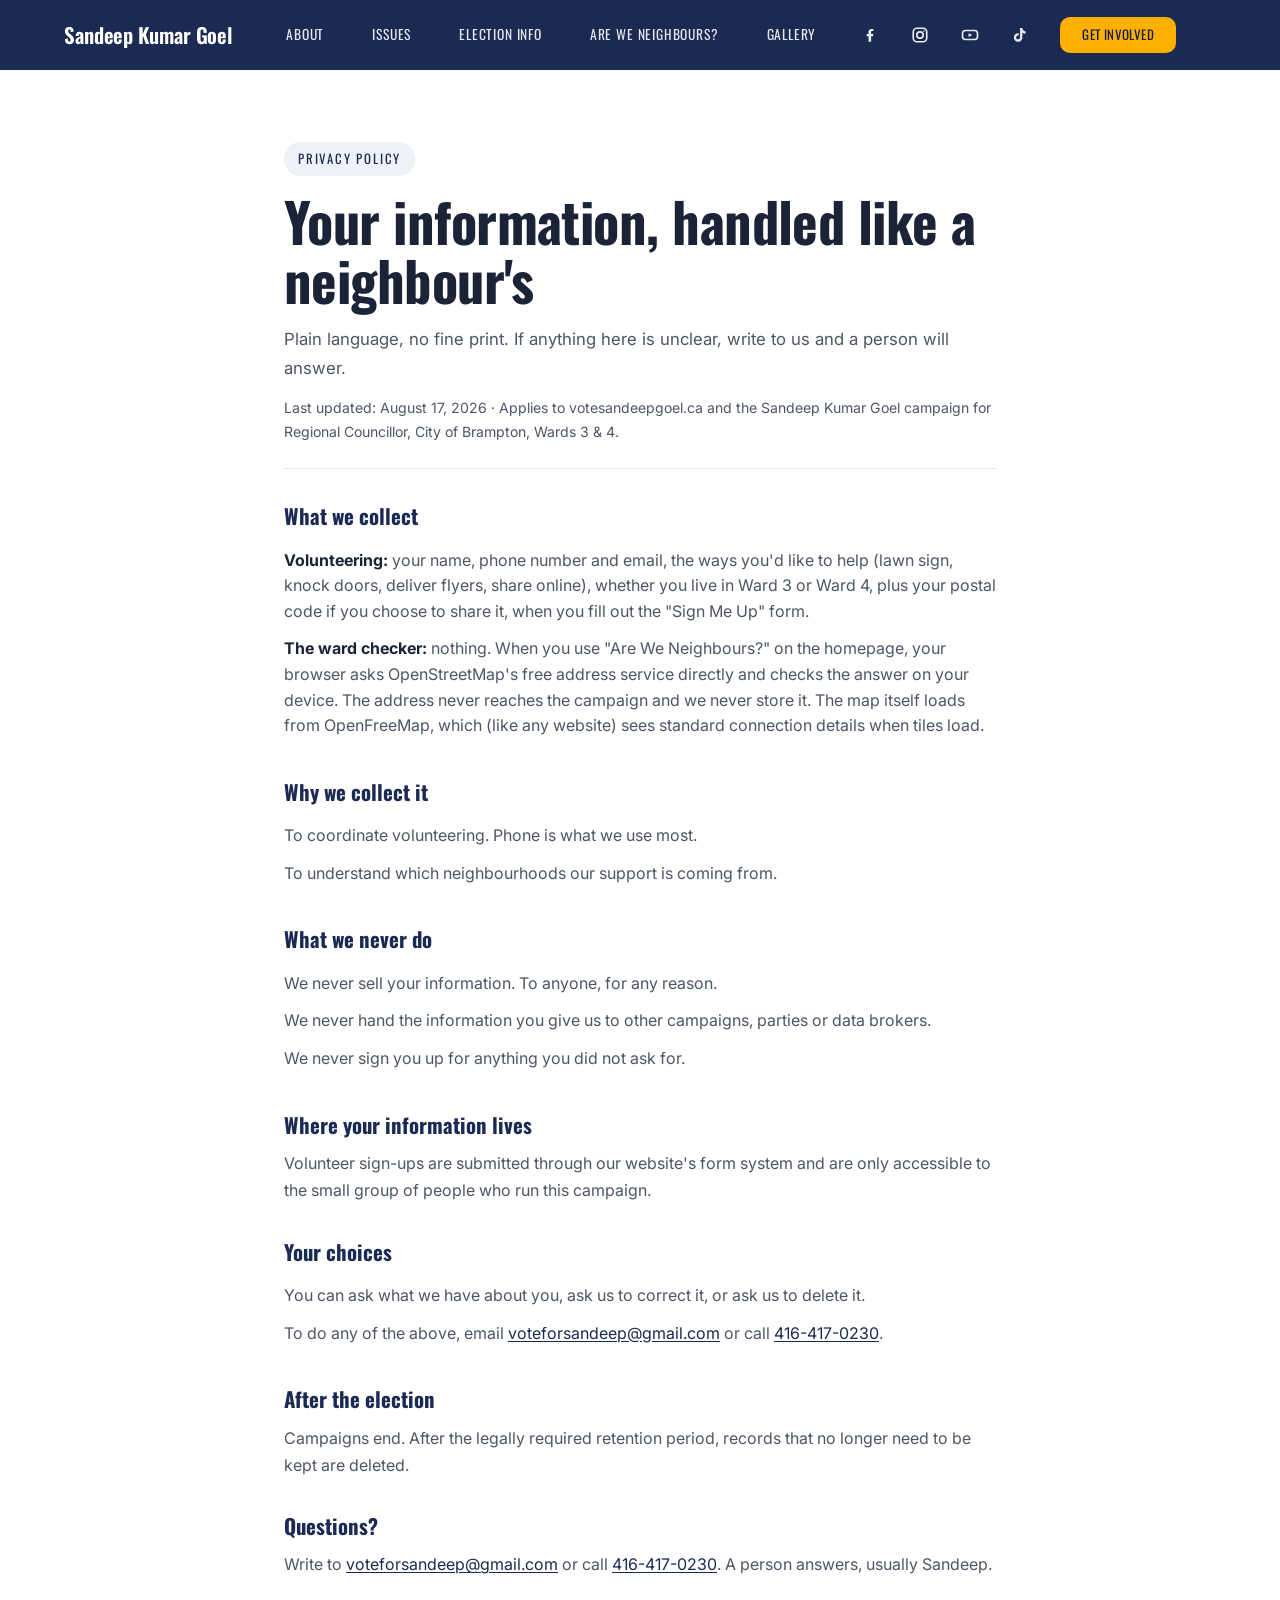
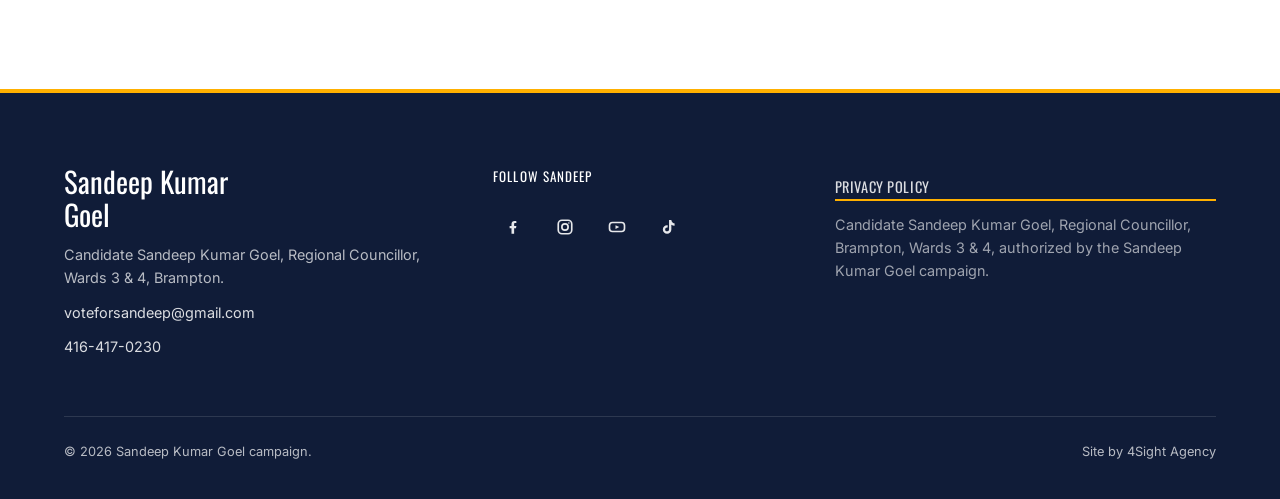
==== privacy/index.html @ e95f102e "feat: add privacy policy page, fix footer link and campaign name/agency credit Adds /privacy/ with a" ====
<!DOCTYPE html>
<html lang="en">
<head>
<meta http-equiv="Content-Type" content="text/html; charset=UTF-8">
<meta name="viewport" content="width=device-width, initial-scale=1.0, maximum-scale=1.0, user-scalable=no">
<title>Privacy Policy — Sandeep Kumar Goel, Candidate for Regional Councillor, Wards 3 & 4</title>
<meta name="description" content="How the Sandeep Kumar Goel campaign for Regional Councillor, City of Brampton, Wards 3 & 4, collects, uses and protects your information. Plain language, no fine print.">
<meta property="og:title" content="Privacy Policy — Sandeep Kumar Goel, Candidate for Regional Councillor, Wards 3 & 4">
<meta property="og:description" content="How the Sandeep Kumar Goel campaign for Regional Councillor, City of Brampton, Wards 3 & 4, collects, uses and protects your information. Plain language, no fine print.">
<meta property="og:type" content="website">
<meta property="og:url" content="https://votesandeepgoel.ca/privacy/">
<meta name="twitter:card" content="summary_large_image">
<meta name="twitter:title" content="Privacy Policy — Sandeep Kumar Goel, Candidate for Regional Councillor, Wards 3 & 4">
<meta name="twitter:description" content="How the Sandeep Kumar Goel campaign for Regional Councillor, City of Brampton, Wards 3 & 4, collects, uses and protects your information. Plain language, no fine print.">
<link rel="canonical" href="https://votesandeepgoel.ca/privacy/">
<link rel="icon" href="https://votesandeepgoel.ca/images/icons/favicon.svg" type="image/svg+xml">
<link rel="preconnect" href="https://fonts.googleapis.com/">
<link rel="preconnect" href="https://fonts.gstatic.com/" crossorigin="">
<link href="https://fonts.googleapis.com/css2?family=Inter:wght@400;500;600;700&family=Oswald:wght@500;600;700&display=swap" rel="stylesheet">
<link rel="stylesheet" href="/css/style.css">
</head>
<body>

<!-- ===================== NAV ===================== -->
<header class="site-nav" id="site-nav">
  <div class="container">
    <a href="/#top" class="nav-wordmark">Sandeep Kumar Goel</a>
    <nav class="nav-links" aria-label="Primary">
      <a href="/#about">About</a>
      <a href="/#issues">Issues</a>
      <a href="/#election-info">Election Info</a>
      <a href="/#ward-map-section">Are We Neighbours?</a>
      <a href="/#gallery">Gallery</a>
      <div class="header-social" aria-label="Social media">
        <span class="social-icon is-live"><a href="https://www.facebook.com/GOELTRAVEL" target="_blank" rel="noopener noreferrer" aria-label="Facebook"><svg viewBox="0 0 24 24" width="16" height="16" fill="currentColor" stroke="none"><path d="M13.5 21v-7.5H16l.5-3H13.5V8.2c0-.9.3-1.5 1.6-1.5H16.5V4.2C16.2 4.2 15.2 4 14 4c-2.4 0-4 1.5-4 4.1V10.5H7.5v3H10V21h3.5z"></path></svg></a></span>
        <span class="social-icon is-live"><a href="https://www.instagram.com/sandeepgoelbrampton/" target="_blank" rel="noopener noreferrer" aria-label="Instagram"><svg viewBox="0 0 24 24" width="16" height="16" fill="none" stroke="currentColor" stroke-width="2.2"><rect x="3" y="3" width="18" height="18" rx="5"></rect><circle cx="12" cy="12" r="4.2"></circle><circle cx="17.2" cy="6.8" r="1" fill="currentColor" stroke="none"></circle></svg></a></span>
        <span class="social-icon is-live"><a href="https://youtube.com/shorts/nqTzQxbA7LM" target="_blank" rel="noopener noreferrer" aria-label="YouTube"><svg viewBox="0 0 24 24" width="16" height="16" fill="none" stroke="currentColor" stroke-width="2.2"><rect x="2" y="6" width="20" height="12" rx="4"></rect><path d="M10 9.5l5 2.5-5 2.5v-5z" fill="currentColor" stroke="none"></path></svg></a></span>
        <span class="social-icon is-live"><a href="https://www.tiktok.com/@sandeepbramp1" target="_blank" rel="noopener noreferrer" aria-label="TikTok"><svg viewBox="0 0 24 24" width="16" height="16" fill="currentColor" stroke="none"><path d="M16.6 5.82c-.9-.78-1.46-1.92-1.46-3.2h-3.09v12.68a2.59 2.59 0 0 1-2.59 2.5c-1.42 0-2.6-1.16-2.6-2.6 0-1.72 1.66-3.01 3.37-2.48V9.66c-3.45-.46-6.47 2.22-6.47 5.64 0 3.33 2.76 5.7 5.69 5.7 3.14 0 5.69-2.55 5.69-5.7V9.01a7.35 7.35 0 0 0 4.3 1.38V7.3s-1.88.09-3.24-1.48z"></path></svg></a></span>
      </div>
      <a href="/#involved" class="btn btn-primary nav-cta">Get Involved</a>
    </nav>
    <div class="nav-actions">
      <a href="/#involved" class="btn btn-primary nav-cta nav-cta-mobile">Get Involved</a>
      <button class="nav-toggle" id="nav-toggle" aria-label="Open menu" aria-expanded="false" aria-controls="mobile-menu">
        <svg viewBox="0 0 24 24" width="24" height="24" fill="none" stroke="currentColor" stroke-width="2" stroke-linecap="round"><path id="nav-toggle-icon" d="M4 7h16M4 12h16M4 17h16"></path></svg>
      </button>
    </div>
  </div>
</header>

<div class="mobile-menu" id="mobile-menu">
  <a href="/#about">About</a>
  <a href="/#issues">Issues</a>
  <a href="/#election-info">Election Info</a>
  <a href="/#ward-map-section">Are We Neighbours?</a>
  <a href="/#gallery">Gallery</a>
  <a href="/#involved" class="btn btn-primary nav-cta">Get Involved</a>
  <div class="header-social" aria-label="Social media">
    <span class="social-icon is-live"><a href="https://www.facebook.com/GOELTRAVEL" target="_blank" rel="noopener noreferrer" aria-label="Facebook"><svg viewBox="0 0 24 24" width="16" height="16" fill="currentColor" stroke="none"><path d="M13.5 21v-7.5H16l.5-3H13.5V8.2c0-.9.3-1.5 1.6-1.5H16.5V4.2C16.2 4.2 15.2 4 14 4c-2.4 0-4 1.5-4 4.1V10.5H7.5v3H10V21h3.5z"></path></svg></a></span>
    <span class="social-icon is-live"><a href="https://www.instagram.com/sandeepgoelbrampton/" target="_blank" rel="noopener noreferrer" aria-label="Instagram"><svg viewBox="0 0 24 24" width="16" height="16" fill="none" stroke="currentColor" stroke-width="2.2"><rect x="3" y="3" width="18" height="18" rx="5"></rect><circle cx="12" cy="12" r="4.2"></circle><circle cx="17.2" cy="6.8" r="1" fill="currentColor" stroke="none"></circle></svg></a></span>
    <span class="social-icon is-live"><a href="https://youtube.com/shorts/nqTzQxbA7LM" target="_blank" rel="noopener noreferrer" aria-label="YouTube"><svg viewBox="0 0 24 24" width="16" height="16" fill="none" stroke="currentColor" stroke-width="2.2"><rect x="2" y="6" width="20" height="12" rx="4"></rect><path d="M10 9.5l5 2.5-5 2.5v-5z" fill="currentColor" stroke="none"></path></svg></a></span>
    <span class="social-icon is-live"><a href="https://www.tiktok.com/@sandeepbramp1" target="_blank" rel="noopener noreferrer" aria-label="TikTok"><svg viewBox="0 0 24 24" width="16" height="16" fill="currentColor" stroke="none"><path d="M16.6 5.82c-.9-.78-1.46-1.92-1.46-3.2h-3.09v12.68a2.59 2.59 0 0 1-2.59 2.5c-1.42 0-2.6-1.16-2.6-2.6 0-1.72 1.66-3.01 3.37-2.48V9.66c-3.45-.46-6.47 2.22-6.47 5.64 0 3.33 2.76 5.7 5.69 5.7 3.14 0 5.69-2.55 5.69-5.7V9.01a7.35 7.35 0 0 0 4.3 1.38V7.3s-1.88.09-3.24-1.48z"></path></svg></a></span>
  </div>
</div>

<!-- ===================== PRIVACY CONTENT ===================== -->
<main id="top">
  <section class="legal-page">
    <div class="container legal-content">
      <span class="eyebrow">Privacy Policy</span>
      <h1>Your information, handled like a neighbour's</h1>
      <p class="legal-intro">Plain language, no fine print. If anything here is unclear, write to us and a person will answer.</p>

      <p class="legal-meta">Last updated: August 17, 2026 · Applies to votesandeepgoel.ca and the Sandeep Kumar Goel campaign for Regional Councillor, City of Brampton, Wards 3 &amp; 4.</p>

      <h2>What we collect</h2>
      <ul>
        <li><strong>Volunteering:</strong> your name, phone number and email, the ways you'd like to help (lawn sign, knock doors, deliver flyers, share online), whether you live in Ward 3 or Ward 4, plus your postal code if you choose to share it, when you fill out the "Sign Me Up" form.</li>
        <li><strong>The ward checker:</strong> nothing. When you use "Are We Neighbours?" on the homepage, your browser asks OpenStreetMap's free address service directly and checks the answer on your device. The address never reaches the campaign and we never store it. The map itself loads from OpenFreeMap, which (like any website) sees standard connection details when tiles load.</li>
      </ul>

      <h2>Why we collect it</h2>
      <ul>
        <li>To coordinate volunteering. Phone is what we use most.</li>
        <li>To understand which neighbourhoods our support is coming from.</li>
      </ul>

      <h2>What we never do</h2>
      <ul>
        <li>We never sell your information. To anyone, for any reason.</li>
        <li>We never hand the information you give us to other campaigns, parties or data brokers.</li>
        <li>We never sign you up for anything you did not ask for.</li>
      </ul>

      <h2>Where your information lives</h2>
      <p>Volunteer sign-ups are submitted through our website's form system and are only accessible to the small group of people who run this campaign.</p>

      <h2>Your choices</h2>
      <ul>
        <li>You can ask what we have about you, ask us to correct it, or ask us to delete it.</li>
        <li>To do any of the above, email <a href="mailto:voteforsandeep@gmail.com">voteforsandeep@gmail.com</a> or call <a href="tel:4164170230">416-417-0230</a>.</li>
      </ul>

      <h2>After the election</h2>
      <p>Campaigns end. After the legally required retention period, records that no longer need to be kept are deleted.</p>

      <h2>Questions?</h2>
      <p>Write to <a href="mailto:voteforsandeep@gmail.com">voteforsandeep@gmail.com</a> or call <a href="tel:4164170230">416-417-0230</a>. A person answers, usually Sandeep.</p>
    </div>
  </section>
</main>

<!-- ===================== FOOTER ===================== -->
<footer class="site-footer">
  <div class="footer-accent-bar"></div>
  <div class="container">
    <div class="footer-grid">
      <div class="footer-col">
        <div class="footer-wordmark">Sandeep Kumar<br>Goel</div>
        <p>Candidate Sandeep Kumar Goel, Regional Councillor, Wards 3 &amp; 4, Brampton.</p>
        <a href="mailto:voteforsandeep@gmail.com">voteforsandeep@gmail.com</a>
        <a href="tel:4164170230">416-417-0230</a>
      </div>

      <div class="footer-col footer-col-center">
        <span class="footer-col-label">Follow Sandeep</span>
        <div class="footer-social-row">
          <span class="social-icon is-live"><a href="https://www.facebook.com/GOELTRAVEL" target="_blank" rel="noopener noreferrer" aria-label="Facebook"><svg viewBox="0 0 24 24" width="18" height="18" fill="currentColor" stroke="none"><path d="M13.5 21v-7.5H16l.5-3H13.5V8.2c0-.9.3-1.5 1.6-1.5H16.5V4.2C16.2 4.2 15.2 4 14 4c-2.4 0-4 1.5-4 4.1V10.5H7.5v3H10V21h3.5z"></path></svg></a></span>
          <span class="social-icon is-live"><a href="https://www.instagram.com/sandeepgoelbrampton/" target="_blank" rel="noopener noreferrer" aria-label="Instagram"><svg viewBox="0 0 24 24" width="18" height="18" fill="none" stroke="currentColor" stroke-width="2.2"><rect x="3" y="3" width="18" height="18" rx="5"></rect><circle cx="12" cy="12" r="4.2"></circle><circle cx="17.2" cy="6.8" r="1" fill="currentColor" stroke="none"></circle></svg></a></span>
          <span class="social-icon is-live"><a href="https://youtube.com/shorts/nqTzQxbA7LM" target="_blank" rel="noopener noreferrer" aria-label="YouTube"><svg viewBox="0 0 24 24" width="18" height="18" fill="none" stroke="currentColor" stroke-width="2.2"><rect x="2" y="6" width="20" height="12" rx="4"></rect><path d="M10 9.5l5 2.5-5 2.5v-5z" fill="currentColor" stroke="none"></path></svg></a></span>
          <span class="social-icon is-live"><a href="https://www.tiktok.com/@sandeepbramp1" target="_blank" rel="noopener noreferrer" aria-label="TikTok"><svg viewBox="0 0 24 24" width="18" height="18" fill="currentColor" stroke="none"><path d="M16.6 5.82c-.9-.78-1.46-1.92-1.46-3.2h-3.09v12.68a2.59 2.59 0 0 1-2.59 2.5c-1.42 0-2.6-1.16-2.6-2.6 0-1.72 1.66-3.01 3.37-2.48V9.66c-3.45-.46-6.47 2.22-6.47 5.64 0 3.33 2.76 5.7 5.69 5.7 3.14 0 5.69-2.55 5.69-5.7V9.01a7.35 7.35 0 0 0 4.3 1.38V7.3s-1.88.09-3.24-1.48z"></path></svg></a></span>
        </div>
      </div>

      <div class="footer-col footer-col-legal">
        <a href="/privacy/" class="footer-privacy">Privacy Policy</a>
        <p>Candidate Sandeep Kumar Goel, Regional Councillor, Brampton, Wards 3 &amp; 4, authorized by the Sandeep Kumar Goel campaign.</p>
      </div>
    </div>

    <div class="footer-divider"></div>

    <div class="footer-bottom-row">
      <span>&copy; 2026 Sandeep Kumar Goel campaign.</span>
      <span>Site by <a href="https://4sight.agency/" target="_blank" rel="noopener noreferrer">4Sight Agency</a></span>
    </div>
  </div>
</footer>

<script src="/js/main.js"></script>
</body>
</html>
---- css/style.css ----
/* ============================================================
   Sandeep Goel for Regional Councillor — Wards 3 & 4
   Brand tokens sourced from the campaign literature (navy/red/gold)
   ============================================================ */

:root {
  --navy: #1b2a52;
  --navy-deep: #101c38;
  --navy-tint: #eef1f8;
  --gold: #FFB000;
  --gold-deep: #CC8C00;
  --ward4-fill: #d9a8c4;
  --ward3-fill: #b7c3e3;
  --white: #ffffff;
  --ink: #1b2337;
  --ink-soft: #4d5567;
  --line: #e2e5ee;
  --surface: #f7f8fc;

  --font-display: "Oswald", "Arial Narrow", sans-serif;
  --font-body: "Inter", "Segoe UI", sans-serif;

  --shadow-sm: 0 1px 2px rgba(16, 28, 56, 0.08), 0 1px 1px rgba(16, 28, 56, 0.04);
  --shadow-md: 0 8px 24px rgba(16, 28, 56, 0.12), 0 2px 6px rgba(16, 28, 56, 0.08);
  --shadow-gold: 0 8px 20px rgba(212, 164, 18, 0.35);

  --radius-sm: 8px;
  --radius-md: 14px;
  --radius-lg: 24px;

  --space-1: 12px;
  --space-2: 24px;
  --space-3: 36px;
  --space-4: 48px;
  --space-5: 72px;
  --space-6: 96px;
  --space-7: 120px;

  --container: 1200px;
  --nav-h: 70px;
}

/* ---------- Reset ---------- */
*, *::before, *::after { box-sizing: border-box; }
html { scroll-behavior: smooth; scroll-padding-top: calc(var(--nav-h) + 16px); overflow-x: hidden; width: 100%; touch-action: manipulation; }
body {
  margin: 0;
  font-family: var(--font-body);
  color: var(--ink);
  background: var(--white);
  line-height: 1.7;
  -webkit-font-smoothing: antialiased;
}
img { max-width: 100%; display: block; }
a { color: inherit; text-decoration: none; }
ul { margin: 0; padding: 0; list-style: none; }
button { font: inherit; cursor: pointer; }
h1, h2, h3, h4 {
  font-family: var(--font-display);
  text-transform: uppercase;
  letter-spacing: -0.01em;
  line-height: 1.08;
  margin: 0;
}
p { margin: 0; }
.container { max-width: var(--container); margin: 0 auto; padding: 0 var(--space-2); }
section { position: relative; }

@media (prefers-reduced-motion: no-preference) {
  .reveal { opacity: 0; transform: translateY(24px); transition: opacity 0.6s ease, transform 0.6s ease; }
  .reveal.is-visible { opacity: 1; transform: translateY(0); }
}

/* ---------- Buttons ---------- */
.btn {
  display: inline-flex;
  align-items: center;
  gap: 8px;
  padding: 11px 24px;
  border-radius: 10px;
  font-family: var(--font-display);
  font-size: 0.88rem;
  line-height: 1.2;
  letter-spacing: 0.03em;
  text-transform: uppercase;
  border: 2px solid transparent;
  box-shadow: none;
  white-space: nowrap;
  transition: transform 0.2s ease, background-color 0.2s ease, box-shadow 0.2s ease;
}
.btn:hover { transform: translateY(-3px); box-shadow: var(--shadow-md); }
.btn:active { transform: translateY(0); }
.btn:focus-visible { outline: 3px solid var(--gold); outline-offset: 2px; }
.btn-primary { background: var(--gold); color: var(--navy-deep); }
.btn-primary:hover { background: var(--gold-deep); box-shadow: var(--shadow-gold); }
.btn-outline { background: transparent; color: var(--white); border-color: rgba(255,255,255,0.7); }
.btn-outline:hover { background: rgba(255,255,255,0.12); border-color: var(--white); box-shadow: none; }
.btn-navy { background: var(--navy); color: var(--white); }
.btn-navy:hover { background: var(--navy-deep); }
.btn-gold { background: var(--gold); color: var(--navy-deep); }
.btn-gold:hover { background: var(--gold-deep); box-shadow: var(--shadow-gold); }
.btn-block { width: 100%; justify-content: center; }

/* ---------- Eyebrow / section headers ---------- */
.eyebrow {
  display: inline-block;
  font-family: var(--font-display);
  font-size: 0.8rem;
  letter-spacing: 0.14em;
  text-transform: uppercase;
  padding: 6px 14px;
  border-radius: 999px;
  background: var(--navy-tint);
  color: var(--navy);
}
.section-head { max-width: 760px; margin: 0 auto 56px; text-align: center; }
.section-head .eyebrow { margin-bottom: 14px; }
.section-head h2 { font-size: clamp(2.2rem, 5.5vw, 4.2rem); }
.section-head p { margin-top: 14px; color: var(--ink-soft); font-size: 1.05rem; }
.bar-navy { background: var(--navy); color: var(--white); }
.bar-navy .section-head p { color: rgba(255,255,255,0.78); }

.text-navy { color: var(--navy); }
.text-gold { color: var(--gold); }

/* ---------- Nav ---------- */
.site-nav {
  position: fixed;
  top: 0; left: 0; right: 0;
  height: var(--nav-h);
  z-index: 100;
  background: var(--navy);
  transition: box-shadow 0.3s ease;
}
.site-nav.is-scrolled {
  box-shadow: 0 2px 16px rgba(0,0,0,0.2);
}
.site-nav .container { height: 100%; display: flex; align-items: center; justify-content: space-between; }

.nav-wordmark {
  font-family: var(--font-display);
  font-size: clamp(0.92rem, 1.7vw, 1.3rem);
  font-weight: 600;
  letter-spacing: -0.005em;
  color: var(--white);
  text-transform: none;
  white-space: nowrap;
}

.header-social { display: flex; align-items: center; gap: 10px; flex-shrink: 0; }

/* Shared social icon component — ring-pop hover, used in header, mobile menu, and footer */
.social-icon {
  position: relative;
  display: flex; align-items: center; justify-content: center;
  width: 40px; height: 40px; border-radius: 50%;
  background: transparent;
  color: rgba(255,255,255,0.9);
  overflow: visible;
  transition: background-color 0.25s ease, color 0.25s ease;
}
.social-icon a { display: flex; align-items: center; justify-content: center; width: 100%; height: 100%; color: inherit; flex-shrink: 0; }
.social-icon svg, .social-icon img {
  width: 18px; height: 18px;
  display: block;
  flex-shrink: 0;
}
.social-icon::before {
  content: "";
  position: absolute; inset: -6px;
  border-radius: 50%;
  border: 1px solid rgba(255,255,255,0.35);
  opacity: 0;
  transform: scale(0.85);
  transition: opacity 0.25s ease, transform 0.25s ease;
  pointer-events: none;
}
.social-icon:hover, .social-icon:focus-visible { background-color: var(--navy); color: var(--white); }
.social-icon:hover::before, .social-icon:focus-visible::before { opacity: 1; transform: scale(1); }

.nav-links { display: flex; align-items: center; gap: 20px; }
.nav-links a:not(.nav-cta) {
  font-family: var(--font-display);
  font-size: 0.85rem;
  letter-spacing: 0.06em;
  text-transform: uppercase;
  color: rgba(255,255,255,0.88);
  padding: 8px 14px;
  border-radius: 10px;
  white-space: nowrap;
  transition: background-color 0.25s ease, color 0.25s ease;
}
.nav-links a:not(.nav-cta):hover, .nav-links a:not(.nav-cta):focus-visible { background-color: var(--white); color: var(--navy); }
/* Fixed header bar is height-constrained (--nav-h), so its CTA runs smaller than the hero's;
   scoped to .site-nav so the mobile-menu's Get Involved (same .nav-cta class) keeps the base .btn size */
.site-nav .nav-cta.btn { padding: 8px 20px; font-size: 13px; }
.nav-toggle {
  display: none;
  flex-shrink: 0;
  background: none; border: none; color: var(--white);
  width: 44px; height: 44px; min-width: 44px;
  border-radius: 8px;
  align-items: center; justify-content: center;
}
.nav-wordmark { flex-shrink: 0; }
.nav-toggle:focus-visible { outline: 2px solid var(--gold); }
.nav-actions { display: flex; align-items: center; gap: 10px; flex-shrink: 0; }
.nav-cta-mobile { display: none; }
@media (max-width: 720px) {
  .nav-cta-mobile { display: inline-flex; }
}
@media (max-width: 400px) {
  .site-nav .container { padding: 0 12px; }
  .nav-actions { gap: 6px; }
  .site-nav .nav-cta-mobile.btn { padding: 6px 10px; font-size: 10px; letter-spacing: 0.01em; }
  .nav-toggle { width: 40px; height: 40px; min-width: 40px; }
}

/* ---------- Hero ---------- */
.hero {
  position: relative;
  min-height: 100vh;
  min-height: 100dvh;
  display: flex;
  align-items: center;
  overflow: hidden;
  background: var(--navy-deep);
  isolation: isolate;
}
.hero-media {
  position: absolute; inset: 0; z-index: 0;
  background:
    radial-gradient(circle at 18% 20%, rgba(242,194,48,0.28), transparent 45%),
    radial-gradient(circle at 82% 78%, rgba(242,194,48,0.14), transparent 50%),
    linear-gradient(160deg, #1b2a52 0%, #101c38 60%, #0b1428 100%);
}
.hero-media::after {
  content: "";
  position: absolute; inset: 0;
  background: linear-gradient(0deg, rgba(10,16,32,0.75) 0%, rgba(10,16,32,0.15) 45%, rgba(10,16,32,0.55) 100%);
}
.hero-media video {
  position: absolute; inset: 0; width: 100%; height: 100%;
  object-fit: cover;
}
.hero-content {
  position: relative; z-index: 1;
  padding-top: calc(var(--nav-h) + 40px);
  padding-bottom: 80px;
  color: var(--white);
  max-width: 760px;
  min-width: 0;
  width: 100%;
}
.hero-eyebrow {
  display: inline-flex; align-items: center; gap: 8px;
  font-family: var(--font-display);
  font-size: 0.82rem;
  letter-spacing: 0.14em;
  text-transform: uppercase;
  color: var(--white);
  background: rgba(255,255,255,0.1);
  border: 1px solid rgba(255,255,255,0.25);
  padding: 8px 16px;
  border-radius: 999px;
  margin-bottom: 24px;
}
.hero h1 {
  font-size: clamp(2.1rem, 9vw, 4.5rem);
  color: var(--white);
  overflow-wrap: break-word;
}
.hero h1 .accent-gold { color: var(--gold); }
.hero-subhead {
  margin-top: 16px;
  font-family: var(--font-display);
  font-size: clamp(0.95rem, 2vw, 1.2rem);
  letter-spacing: 0.06em;
  text-transform: uppercase;
  color: var(--gold);
}
.hero-secondary-tagline {
  margin-top: 14px;
  font-size: 1.05rem;
  color: rgba(255,255,255,0.82);
  font-style: italic;
}
.hero-secondary-tagline strong { color: var(--white); font-style: normal; }
.hero-cta { display: flex; flex-wrap: wrap; gap: 12px; margin-top: 28px; }
.hero-cta .btn {
  padding: 15px 32px;
  font-size: 1rem;
}
.hero-scroll-cue {
  position: absolute; bottom: 28px; left: 50%; transform: translateX(-50%);
  z-index: 1; color: rgba(255,255,255,0.7);
  display: flex; flex-direction: column; align-items: center; gap: 6px;
  font-size: 0.72rem; letter-spacing: 0.12em; text-transform: uppercase;
  animation: bob 2.2s ease-in-out infinite;
}
@keyframes bob { 0%,100% { transform: translate(-50%, 0); } 50% { transform: translate(-50%, 8px); } }

/* ---------- Countdown ---------- */
.countdown-band {
  background: var(--gold);
  background-image: linear-gradient(120deg, var(--gold) 0%, var(--gold-deep) 100%);
  color: var(--navy-deep);
  padding: 22px 0;
}
.countdown-band .container {
  display: flex; align-items: center; justify-content: center;
  flex-wrap: wrap; gap: 20px 32px;
}
.countdown-label {
  font-family: var(--font-display);
  text-transform: uppercase;
  letter-spacing: 0.08em;
  font-size: 0.95rem;
}
.countdown-timer { display: flex; gap: 18px; }
.countdown-timer .unit { text-align: center; min-width: 56px; }
.countdown-timer .num {
  font-family: var(--font-display);
  font-size: 1.7rem;
  font-variant-numeric: tabular-nums;
}
.countdown-timer .unit-label {
  font-size: 0.65rem;
  letter-spacing: 0.1em;
  text-transform: uppercase;
  opacity: 0.85;
}

/* ---------- Bio ---------- */
.bio-section { padding: var(--space-6) 0; }
.bio-grid {
  display: grid;
  grid-template-columns: 1fr 1.35fr;
  gap: var(--space-5);
  align-items: start;
}
.bio-text .eyebrow { margin-bottom: 16px; }
.bio-text h2 { font-size: clamp(2.2rem, 5.5vw, 4.2rem); margin-bottom: 22px; }
.bio-text p { color: var(--ink-soft); margin-bottom: 16px; font-size: 1.05rem; }
.bio-text p:last-child { margin-bottom: 0; }
.bio-text .btn { margin-top: var(--space-2); white-space: normal; text-align: center; }

.bio-more { margin: 4px 0 var(--space-2); }
.bio-more-track {
  display: grid;
  grid-template-rows: 0fr;
  transition: grid-template-rows 0.3s ease;
}
.bio-more[open] .bio-more-track { grid-template-rows: 1fr; }
.bio-more-inner { overflow: hidden; min-height: 0; }
.bio-more-inner p:first-child { margin-top: 0; }

.bio-toggle {
  display: inline-flex;
  align-items: center;
  gap: 8px;
  cursor: pointer;
  list-style: none;
  font-family: var(--font-display);
  font-size: 0.85rem;
  letter-spacing: 0.06em;
  text-transform: uppercase;
  font-weight: 600;
  color: var(--gold-deep);
  padding: 4px 0;
  transition: gap 0.2s ease;
}
.bio-toggle::-webkit-details-marker { display: none; }
.bio-toggle:hover { gap: 12px; }
.bio-toggle-open { display: none; }
.bio-more[open] .bio-toggle-closed { display: none; }
.bio-more[open] .bio-toggle-open { display: inline; }
.bio-toggle-arrow { transition: transform 0.25s ease; flex-shrink: 0; }
.bio-more[open] .bio-toggle-arrow { transform: rotate(180deg); }

.bio-tagline { font-family: var(--font-display); font-weight: 600; letter-spacing: 0.02em; margin-top: 8px !important; }

/* ---------- Short-frame (vertical video embed) ---------- */
.short-frame { width: 100%; max-width: 560px; margin: 0 auto; }
@media (min-width: 981px) {
  /* Lines the card's top edge up with the headline instead of the eyebrow pill,
     now that .bio-grid is align-items: start. Only applies in the two-column
     layout — once .bio-grid stacks to one column at <=980px, the card sits
     below the text and this offset has nothing to align with, so it would
     just read as a stray gap. */
  .short-frame { margin: 44px auto 0; }
}

.short-visual { position: relative; }
.short-shadow {
  position: absolute;
  inset: 16px -16px -16px 16px;
  background: var(--gold);
  border-radius: var(--radius-lg);
  z-index: 0;
}
.short-mat {
  position: relative;
  z-index: 1;
  background: var(--navy);
  border-radius: var(--radius-lg);
  padding: 16px;
  box-shadow: var(--shadow-md), 0 30px 60px rgba(16, 28, 56, 0.25);
}
.short-embed {
  aspect-ratio: 9 / 16;
  border-radius: var(--radius-md);
  overflow: hidden;
  background: var(--navy-deep);
}
.short-embed .placeholder-media { background: var(--navy-deep); }
.short-embed iframe { width: 100%; height: 100%; border: 0; display: block; }
@media (max-width: 980px) {
  .short-shadow { inset: 10px -10px -10px 10px; }
  .short-mat { padding: 10px; }
}

/* ---------- Placeholder media ---------- */
.placeholder-media {
  display: flex; align-items: center; justify-content: center;
  width: 100%; height: 100%;
  background: repeating-linear-gradient(135deg, rgba(255,255,255,0.06) 0 12px, rgba(255,255,255,0.0) 12px 24px), linear-gradient(160deg, var(--navy) 0%, var(--navy-deep) 100%);
  color: rgba(255,255,255,0.55);
  flex-direction: column; gap: 10px;
  text-align: center; padding: 20px;
}
.placeholder-media__play {
  display: flex; align-items: center; justify-content: center;
  width: 70px; height: 70px;
  border-radius: 50%;
  background: rgba(255,255,255,0.08);
  border: 1px solid rgba(255,255,255,0.25);
  color: rgba(255,255,255,0.7);
}
.placeholder-media span { font-size: 0.9rem; letter-spacing: 0.06em; text-transform: uppercase; }

/* ---------- Commitment strip ---------- */
.commitment-section { padding: var(--space-5) 0; background: var(--navy); color: var(--white); }
.commitment-grid {
  display: grid;
  grid-template-columns: repeat(5, 1fr);
  gap: var(--space-3);
}
.commitment-item { text-align: center; }
.commitment-icon {
  width: 62px; height: 62px;
  border-radius: 50%;
  background: rgba(255,255,255,0.08);
  border: 1px solid rgba(255,255,255,0.18);
  display: flex; align-items: center; justify-content: center;
  margin: 0 auto 16px;
  color: var(--gold);
}
.commitment-icon svg { width: 26px; height: 26px; }
.commitment-item p { font-size: 0.95rem; color: rgba(255,255,255,0.85); }

/* ---------- Priorities (lead + support) ---------- */
.issues-section { padding: var(--space-6) 0; background: var(--surface); }

.issue-icon {
  width: 48px; height: 48px; border-radius: 12px;
  display: flex; align-items: center; justify-content: center;
  margin-bottom: 18px; flex-shrink: 0;
}
.issue-icon.tone-gold { background: var(--navy); color: var(--gold); }
.issue-icon.tone-navy { background: rgba(27,42,82,0.08); color: var(--navy); }
.issue-icon svg { width: 24px; height: 24px; }

.priority-num {
  display: block;
  font-family: var(--font-display);
  font-size: 0.85rem;
  letter-spacing: 0.1em;
  color: var(--navy);
  margin-bottom: 14px;
}

.priorities-row {
  display: grid;
  grid-template-columns: 1.3fr 1fr;
  gap: var(--space-3);
  margin-bottom: var(--space-2);
  align-items: stretch;
}

.priority-featured {
  position: relative;
  background: var(--gold);
  border-radius: var(--radius-lg);
  padding: 40px 36px;
  overflow: hidden;
  box-shadow: var(--shadow-sm);
  align-self: stretch;
  height: 100%;
}
.priority-featured-watermark {
  position: absolute;
  top: -0.25em;
  right: -0.1em;
  font-family: var(--font-display);
  font-size: 16rem;
  font-weight: 700;
  line-height: 1;
  color: rgba(16, 28, 56, 0.12);
  pointer-events: none;
  user-select: none;
}
.priority-featured-content {
  position: relative;
  z-index: 1;
  display: flex;
  flex-direction: column;
  height: 100%;
}
.priority-featured-label {
  display: block;
  font-family: var(--font-display);
  font-size: 0.8rem;
  letter-spacing: 0.1em;
  text-transform: uppercase;
  color: var(--navy);
  margin-bottom: 16px;
}
.priority-featured-content .issue-icon { margin-bottom: 16px; }
.priority-featured-content h3 { font-size: 1.6rem; text-transform: none; letter-spacing: 0; color: var(--navy-deep); margin-bottom: 12px; line-height: 1.2; }
.priority-featured-content p { color: var(--navy); font-size: 1rem; max-width: 40ch; margin-bottom: 0; }
.priority-featured-link {
  display: inline-flex; align-items: center; gap: 8px;
  font-family: var(--font-display); font-size: 0.85rem; letter-spacing: 0.06em; text-transform: uppercase;
  color: var(--navy-deep); font-weight: 600;
  margin-top: auto;
  padding-top: 24px;
  align-self: flex-start;
  transition: gap 0.2s ease;
}
.priority-featured-link:hover { gap: 12px; }

.priorities-compact {
  display: flex;
  flex-direction: column;
}
.priority-compact-item {
  display: flex;
  align-items: flex-start;
  gap: 20px;
  padding: 24px 0;
  border-top: 2px solid var(--navy);
}
.priority-compact-item:first-child { border-top: none; padding-top: 0; }
.priority-compact-num {
  flex-shrink: 0;
  width: 56px;
  font-family: var(--font-display);
  font-size: 2.8rem;
  font-weight: 700;
  color: var(--gold-deep);
  line-height: 1;
}
.priority-compact-body h4 { font-size: 1.1rem; text-transform: none; letter-spacing: 0; color: var(--navy-deep); margin-bottom: 8px; }
.priority-compact-body p { color: var(--ink-soft); font-size: 0.95rem; margin: 0; }

.priorities-support {
  max-width: 900px;
  margin: 0 auto;
  display: flex;
  flex-direction: column;
  gap: 4px;
}
.support-item {
  display: flex;
  align-items: flex-start;
  gap: 20px;
  padding: 24px 8px;
  border-top: 1px solid var(--line);
}
.support-item:first-child { border-top: none; padding-top: 0; }
.support-item .priority-num { color: var(--navy); margin-bottom: 0; padding-top: 4px; }
.support-item .issue-icon { margin-bottom: 0; }
.support-item h4 { font-size: 1.02rem; text-transform: none; letter-spacing: 0; margin-bottom: 6px; color: var(--navy); }
.support-item p { color: var(--ink-soft); font-size: 0.93rem; }

.priorities-cta-banner {
  display: flex;
  align-items: center;
  justify-content: space-between;
  gap: var(--space-2);
  background: var(--navy);
  border-radius: var(--radius-lg);
  padding: 36px 40px;
  margin-top: 48px;
}
.priorities-cta-banner h3 { color: var(--white); font-size: 1.4rem; text-transform: none; letter-spacing: 0; margin-bottom: 6px; }
.priorities-cta-banner p { color: rgba(255,255,255,0.75); font-size: 0.95rem; margin: 0; }
.priorities-cta-arrow {
  flex-shrink: 0;
  width: 52px; height: 52px;
  border-radius: 50%;
  display: flex; align-items: center; justify-content: center;
  background: transparent;
  border: 1px solid rgba(255,255,255,0.4);
  color: var(--white);
  transition: background-color 0.25s ease, color 0.25s ease, transform 0.25s ease;
}
.priorities-cta-arrow:hover { background: var(--gold); border-color: var(--gold); color: var(--navy-deep); transform: translateX(4px); }

@media (max-width: 560px) {
  .priorities-cta-banner { flex-direction: column; align-items: flex-start; text-align: left; }
}

/* ---------- Election info ---------- */
.election-section { padding: 0; }
.election-band { background: var(--navy-deep); color: var(--white); padding: var(--space-5) 0; }
.election-grid {
  display: grid;
  grid-template-columns: repeat(3, 1fr);
  gap: var(--space-3);
  margin-top: var(--space-4);
}
.election-card {
  background: rgba(255,255,255,0.05);
  border: 1px solid rgba(255,255,255,0.12);
  border-radius: var(--radius-md);
  padding: 26px;
}
.election-card-head { display: flex; align-items: center; gap: 12px; margin-bottom: 16px; }
.election-card-head .ico {
  width: 40px; height: 40px; border-radius: 10px;
  background: rgba(242,194,48,0.15); color: var(--gold);
  display: flex; align-items: center; justify-content: center; flex-shrink: 0;
}
.election-card-head .ico svg { width: 20px; height: 20px; }
.election-card-head h3 { font-size: 1rem; letter-spacing: 0.04em; color: var(--white); }
.election-card ul li { color: rgba(255,255,255,0.82); font-size: 0.92rem; padding: 5px 0; border-top: 1px dashed rgba(255,255,255,0.14); }
.election-card ul li:first-child { border-top: none; padding-top: 0; }
.election-card ul li strong { color: var(--gold); display: block; font-family: var(--font-display); letter-spacing: 0.02em; font-size: 0.95rem; }
.election-card-note {
  margin-top: 14px;
  padding-top: 14px;
  border-top: 1px dashed rgba(255,255,255,0.14);
  font-size: 0.82rem;
  line-height: 1.5;
  color: rgba(255,255,255,0.6);
}
.election-card-note a { color: var(--gold); text-decoration: underline; text-underline-offset: 2px; }
.election-card-note a:hover { color: var(--white); }

/* ---------- Ward map section ---------- */
.map-section { padding: var(--space-6) 0; }
.map-layout {
  display: grid;
  grid-template-columns: 1fr 360px;
  gap: var(--space-4);
  align-items: start;
}
.map-card {
  position: relative;
  border-radius: var(--radius-lg);
  overflow: hidden;
  box-shadow: var(--shadow-md);
  border: 1px solid var(--line);
}
#ward-map { width: 100%; height: 560px; background: var(--navy-tint); }

.map-badge {
  position: absolute; top: 16px; left: 16px; z-index: 2;
  pointer-events: none;
  display: flex; flex-direction: column;
  background: rgba(16, 28, 56, 0.82);
  border: 1px solid rgba(255,255,255,0.12);
  border-left: 3px solid var(--gold);
  color: var(--white);
  font-family: var(--font-display);
  line-height: 1.15;
  padding: 8px 14px;
  border-radius: var(--radius-sm);
  backdrop-filter: blur(4px);
  box-shadow: var(--shadow-sm);
}
.map-badge-line { letter-spacing: 0.02em; }
.map-badge-first { font-size: 0.68rem; letter-spacing: 0.08em; text-transform: uppercase; color: var(--gold); }
.map-badge-last { font-size: 1.05rem; text-transform: uppercase; }
.map-boundary-badge {
  position: absolute; bottom: 16px; left: 16px; z-index: 2;
  pointer-events: none;
  background: var(--gold);
  color: var(--navy-deep);
  font-family: var(--font-display);
  font-size: 0.72rem;
  letter-spacing: 0.06em;
  text-transform: uppercase;
  padding: 7px 14px;
  border-radius: 999px;
  box-shadow: var(--shadow-sm);
}
.map-reset-btn {
  width: 29px; height: 29px;
  font-size: 1rem;
  line-height: 1;
  color: var(--navy);
  background: var(--white);
  border: none;
  cursor: pointer;
}
.map-reset-btn:hover { color: var(--gold-deep); }
.map-pin-pill {
  display: flex; align-items: center; gap: 6px;
  background: var(--navy);
  color: var(--white);
  font-family: var(--font-display);
  font-size: 0.74rem;
  letter-spacing: 0.02em;
  white-space: nowrap;
  padding: 6px 12px 6px 8px;
  border-radius: 999px;
  box-shadow: var(--shadow-sm);
  cursor: pointer;
}
.map-pin-dot {
  width: 8px; height: 8px; border-radius: 50%;
  background: var(--gold); flex-shrink: 0;
}

.map-checker {
  background: transparent;
  padding: 0;
  display: flex; flex-direction: column; gap: var(--space-2);
}
.map-checker h3 { font-size: 1.25rem; color: var(--navy); }
.map-checker-intro { color: var(--ink-soft); font-size: 0.92rem; margin-top: -8px; }
.lookup-card {
  background: var(--white);
  border: 1px solid var(--line);
  border-radius: var(--radius-md);
  padding: var(--space-2);
}
.lookup-form { display: flex; flex-direction: column; gap: 10px; }
.lookup-form label { font-size: 0.82rem; font-weight: 600; color: var(--ink); }
.lookup-row { display: flex; gap: 8px; }
.lookup-row input {
  flex: 1; padding: 12px 14px; border-radius: 10px;
  border: none; background: var(--surface); font-family: var(--font-body); font-size: 16px;
}
.lookup-row input:focus-visible { outline: none; border-color: var(--navy); box-shadow: 0 0 0 3px rgba(27,42,82,0.12); }
.lookup-row button { flex-shrink: 0; padding: 12px 18px; }
.lookup-result {
  border-radius: var(--radius-sm);
  padding: 14px 16px;
  font-size: 0.9rem;
  display: none;
}
.lookup-result.show { display: block; margin-top: 14px; }
.lookup-result.status-in { background: rgba(242,194,48,0.14); border: 1px solid rgba(212,164,18,0.4); color: var(--navy); }
.lookup-result.status-out { background: var(--navy-tint); border: 1px solid var(--line); color: var(--ink-soft); }
.lookup-result.status-error { background: #fff4e5; border: 1px solid #f0c37f; color: #8a5a00; }
.lookup-result-text { margin: 0; }
.lookup-result-cta {
  display: inline-flex;
  margin-top: 12px;
  padding: 9px 18px;
  font-size: 0.82rem;
}
.lookup-privacy { font-size: 0.78rem; color: var(--ink-soft); line-height: 1.5; }
.map-legend { display: flex; flex-direction: column; gap: 8px; font-size: 0.85rem; color: var(--ink-soft); }
.map-legend .row { display: flex; align-items: center; gap: 8px; }
.legend-swatch { width: 14px; height: 14px; border-radius: 3px; flex-shrink: 0; }
.map-attribution { font-size: 0.72rem; color: var(--ink-soft); padding-top: 6px; border-top: 1px solid var(--line); }

/* ---------- Gallery marquee ---------- */
.gallery-band {
  position: relative;
  padding: var(--space-4) 0;
  background: var(--navy);
  color: var(--white);
  overflow: hidden;
  --who-h: 16rem;
}
@media (min-width: 768px) {
  .gallery-band { --who-h: 18rem; }
}
.gallery-band::before {
  content: "";
  position: absolute;
  inset: 0;
  z-index: 0;
  background-image: linear-gradient(rgba(27, 42, 82, 0.85), rgba(27, 42, 82, 0.85)), url("../images/gallery-band-bg.jpg");
  background-size: cover;
  background-position: center;
}
.gallery-band-head {
  position: relative;
  z-index: 1;
  display: flex;
  flex-wrap: wrap;
  align-items: flex-end;
  justify-content: space-between;
  gap: 8px 16px;
  margin-bottom: 32px;
}
.gallery-band-head h2 { margin: 0; color: var(--white); }
.gallery-band-head .eyebrow { background: none; color: var(--gold); padding: 0; margin: 0; }

.marquee-stack {
  position: relative;
  z-index: 1;
  display: flex;
  flex-direction: column;
}

.marquee {
  position: relative;
  overflow: hidden;
  -webkit-mask-image: linear-gradient(90deg, transparent, #000 4% 96%, transparent);
  mask-image: linear-gradient(90deg, transparent, #000 4% 96%, transparent);
  border-radius: var(--radius-sm);
}
.marquee--row1 { z-index: 1; }
.marquee--row2 { z-index: 2; margin-top: calc(var(--who-h) * -0.35); }
.marquee:focus-visible { outline: 2px solid var(--gold); outline-offset: 4px; }
.marquee-track {
  width: max-content;
  padding: 28px 0;
  display: flex;
  align-items: flex-start;
  animation-name: gallery-marquee;
  animation-timing-function: linear;
  animation-iteration-count: infinite;
  will-change: transform;
}
.marquee-track--row1 { animation-duration: 100s; }
.marquee-track--row2 { animation-duration: 70s; animation-direction: reverse; }
.marquee:hover .marquee-track,
.marquee:focus-within .marquee-track {
  animation-play-state: paused;
}
.marquee-track.is-offscreen { animation-play-state: paused; }

.marquee-card {
  background: var(--white);
  border-radius: 3px;
  flex: none;
  margin-right: 28px;
  padding: 12px;
  position: relative;
  box-shadow: var(--shadow-gold);
  transform: rotate(var(--card-rotate, 0deg));
  transition: transform 0.35s cubic-bezier(0.2, 0.7, 0.2, 1);
}
.marquee-card:hover { z-index: 3; transform: rotate(0) translateY(-6px) scale(1.02); }

.who-photo { height: var(--who-h); margin: 0; border-radius: 2px; position: relative; overflow: hidden; }
.who-photo--wide { aspect-ratio: 3 / 2; }
.who-photo--tall { aspect-ratio: 4 / 5; }
.who-photo-media { position: absolute; inset: 0; width: 100%; height: 100%; object-fit: cover; object-position: center top; }

@keyframes gallery-marquee {
  0% { transform: translate(0); }
  to { transform: translate(-50%); }
}

@media (max-width: 560px) {
  .gallery-band-head { flex-direction: column; align-items: flex-start; gap: 6px; }
}
@media (prefers-reduced-motion: reduce) {
  .marquee { overflow-x: auto; }
  .marquee--row2 { margin-top: 0; }
  .marquee-track { animation: none; }
  .marquee-card { transition: none; transform: none; }
  .marquee-card[aria-hidden="true"] { display: none; }
}

/* ---------- Follow along (reserved) ---------- */
.follow-section { padding: var(--space-6) 0; background: var(--navy-tint); }
.follow-placeholder {
  height: 220px;
  border-radius: var(--radius-lg);
  border: 2px dashed var(--line);
  background: var(--white);
}

/* ---------- Get involved / contact ---------- */
.involve-section { padding: var(--space-6) 0; background: var(--white); border-top: 1px solid var(--line); }
.task-cards {
  display: grid;
  grid-template-columns: repeat(4, 1fr);
  gap: 28px;
  margin-bottom: 56px;
}
.task-card {
  background: var(--white);
  border: 2px solid var(--line);
  border-radius: var(--radius-md);
  padding: 26px 20px;
  text-align: center;
  transition: border-color 0.2s ease, transform 0.2s ease, box-shadow 0.2s ease;
}
.task-card:hover { transform: translateY(-3px); box-shadow: var(--shadow-sm); }
.task-card.is-selected { border-color: var(--gold); background: rgba(242,194,48,0.08); box-shadow: var(--shadow-gold); }
.task-card:focus-visible { outline: 3px solid var(--navy); outline-offset: 3px; }
.task-icon {
  width: 54px; height: 54px; border-radius: 50%;
  background: var(--navy-tint); color: var(--navy);
  display: flex; align-items: center; justify-content: center;
  margin: 0 auto 14px;
}
.task-card.is-selected .task-icon { background: var(--gold); color: var(--navy-deep); }
.task-icon svg { width: 24px; height: 24px; }
.task-card h4 { font-size: 0.98rem; text-transform: none; letter-spacing: 0; margin-bottom: 6px; color: var(--navy); }
.task-card p { font-size: 0.85rem; color: var(--ink-soft); }
.task-check {
  display: inline-flex; align-items: center; gap: 4px;
  font-size: 0.72rem; letter-spacing: 0.06em; text-transform: uppercase;
  color: var(--gold-deep); font-weight: 700; margin-top: 10px; opacity: 0; transition: opacity 0.2s ease;
}
.task-card.is-selected .task-check { opacity: 1; }

.involve-grid {
  display: grid;
  grid-template-columns: 1.3fr 1fr;
  gap: 48px;
  align-items: start;
}
.signup-form {
  background: var(--white);
  border: 1px solid var(--line);
  border-radius: var(--radius-lg);
  padding: 36px;
  box-shadow: var(--shadow-sm);
}
.signup-form h3 { font-size: 1.3rem; color: var(--navy); margin-bottom: 6px; }
.signup-form .hint { color: var(--ink-soft); font-size: 0.9rem; margin-bottom: 24px; }
.selected-tasks-list { display: flex; flex-wrap: wrap; gap: 8px; margin: 0 0 24px; min-height: 0; }
.selected-tasks-list .chip {
  background: var(--navy-tint); color: var(--navy);
  font-size: 0.78rem; padding: 6px 12px; border-radius: 999px;
  display: flex; align-items: center; gap: 6px;
}
.selected-tasks-list.is-empty { display: none; }
.field-row { display: grid; grid-template-columns: 1fr 1fr; gap: 24px; margin-bottom: 20px; }
.field { display: flex; flex-direction: column; gap: 6px; margin-bottom: 18px; }
.field label { font-size: 0.85rem; font-weight: 600; }
.field label .req { color: var(--gold-deep); }
.field input[type="text"], .field input[type="tel"], .field input[type="email"] {
  padding: 13px 14px; border-radius: 10px;
  border: none; background: var(--surface); font-family: var(--font-body); font-size: 16px;
}
.field input:focus-visible { outline: none; border-color: var(--navy); box-shadow: 0 0 0 3px rgba(27,42,82,0.12); }
.field-note { font-size: 0.78rem; color: var(--ink-soft); }
.checkbox-row { display: flex; align-items: flex-start; gap: 10px; margin-bottom: 18px; }
.checkbox-row input { margin-top: 3px; width: 18px; height: 18px; accent-color: var(--gold-deep); }
.checkbox-row label { font-size: 0.9rem; }
.postal-field { max-width: 220px; }
.form-msg { margin-top: 16px; font-size: 0.88rem; display: none; }
.form-msg.show { display: block; }

.contact-panel {
  background: var(--navy);
  color: var(--white);
  border-radius: var(--radius-lg);
  padding: 36px;
}
.contact-panel h3 { font-size: 1.2rem; margin-bottom: 22px; }
.contact-list { display: flex; flex-direction: column; gap: 16px; }
.contact-list a, .contact-list .item { display: flex; align-items: center; gap: 14px; font-size: 0.95rem; color: rgba(255,255,255,0.9); }
.contact-list .ico {
  width: 40px; height: 40px; border-radius: 50%;
  background: rgba(255,255,255,0.1); flex-shrink: 0;
  display: flex; align-items: center; justify-content: center;
}
.contact-list .ico svg { width: 18px; height: 18px; }
.contact-panel .thankyou { margin-top: 28px; padding-top: 24px; border-top: 1px solid rgba(255,255,255,0.15); font-style: italic; color: var(--gold); font-size: 1.05rem; }

/* ---------- Footer ---------- */
.site-footer { background: var(--navy-deep); color: rgba(255,255,255,0.7); padding: 0 0 var(--space-3); }
.footer-accent-bar { height: 4px; background: var(--gold); }
.footer-grid {
  display: grid;
  grid-template-columns: 1.3fr 1fr 1.3fr;
  gap: var(--space-4);
  padding: var(--space-5) 0 var(--space-4);
}
.footer-col p { margin: var(--space-1) 0; font-size: 0.9rem; line-height: 1.6; }
.footer-col a { display: block; font-size: 0.9rem; color: rgba(255,255,255,0.85); margin-top: 10px; }
.footer-col a:hover { color: var(--gold); }
.footer-wordmark {
  font-family: var(--font-display);
  font-size: 1.8rem;
  line-height: 1.15;
  color: var(--white);
  margin-bottom: 4px;
}
.footer-col-center { align-items: flex-start; }
.footer-col-label {
  display: block;
  font-family: var(--font-display);
  font-size: 0.82rem;
  letter-spacing: 0.08em;
  text-transform: uppercase;
  color: var(--white);
  margin-bottom: 20px;
}
.footer-social-row { display: flex; gap: 12px; }
.footer-privacy {
  display: inline-block;
  font-family: var(--font-display);
  font-size: 0.85rem;
  letter-spacing: 0.04em;
  text-transform: uppercase;
  color: var(--white);
  border-bottom: 2px solid var(--gold);
  margin-bottom: 12px;
}
.footer-col-legal p { color: rgba(255,255,255,0.6); margin: 0; }
.footer-divider { height: 1px; background: rgba(255,255,255,0.12); margin-top: 8px; }
.footer-bottom-row { display: flex; justify-content: space-between; flex-wrap: wrap; gap: 12px; padding-top: var(--space-2); font-size: 0.8rem; }

/* ---------- Section dividers ---------- */
.leaf-divider { display: flex; align-items: center; justify-content: center; gap: 14px; margin: 0 0 40px; color: var(--gold-deep); }
.leaf-divider::before, .leaf-divider::after { content: ""; height: 2px; width: 60px; background: currentColor; opacity: 0.3; }
.leaf-divider .leaf-emoji { font-size: 1.2rem; }

/* ---------- Mobile menu ---------- */
.mobile-menu {
  position: fixed; inset: 0; top: var(--nav-h); z-index: 90;
  background: var(--navy-deep);
  display: flex; flex-direction: column; align-items: center; justify-content: center; gap: 26px;
  transform: translateY(-12px); opacity: 0; pointer-events: none;
  transition: opacity 0.25s ease, transform 0.25s ease;
}
.mobile-menu.is-open { opacity: 1; transform: translateY(0); pointer-events: auto; }
.mobile-menu a { font-family: var(--font-display); font-size: 1.4rem; text-transform: uppercase; color: var(--white); letter-spacing: 0.04em; }

/* ============================================================
   Responsive
   ============================================================ */
@media (max-width: 980px) {
  .bio-grid { grid-template-columns: 1fr; gap: var(--space-3); }
  .commitment-grid { grid-template-columns: repeat(3, 1fr); }
  .priorities-row { grid-template-columns: 1fr; }
  .priority-featured-watermark { font-size: 10rem; }
  .election-grid { grid-template-columns: 1fr; }
  .map-layout { grid-template-columns: 1fr; }
  #ward-map { height: 420px; }
  .task-cards { grid-template-columns: repeat(2, 1fr); }
  .involve-grid { grid-template-columns: 1fr; }
}

@media (max-width: 720px) {
  .nav-links { display: none; }
  .nav-toggle { display: flex; }
  .commitment-grid { grid-template-columns: repeat(2, 1fr); }
  .commitment-item:nth-child(5) { grid-column: 1 / -1; }
  .field-row { grid-template-columns: 1fr; }
  .task-cards { grid-template-columns: 1fr 1fr; gap: 14px; }
  .footer-grid { grid-template-columns: 1fr; gap: 32px; }
  .footer-bottom-row { flex-direction: column; align-items: flex-start; }
  .priority-featured-watermark { font-size: 7rem; }
}

@media (max-width: 560px) {
  .hero h1 { font-size: clamp(1.7rem, 10vw, 7.5rem); }
  .hero-eyebrow {
    white-space: normal;
    text-align: center;
    font-size: 0.65rem;
    padding: 7px 14px;
    letter-spacing: 0.1em;
  }
  .support-item { flex-direction: column; gap: 12px; }
  .countdown-timer { gap: 12px; }
  .countdown-timer .unit { min-width: 44px; }
  .countdown-timer .num { font-size: 1.3rem; }
  .bio-section, .issues-section, .map-section, .gallery-band, .involve-section, .follow-section, .commitment-section, .election-band { padding: var(--space-4) 0; }
  .signup-form { padding: 24px; }
  .contact-panel { padding: 26px; }
  .task-cards { grid-template-columns: repeat(2, 1fr); gap: 12px; }
}

/* ---------- Social icon link override (must win over .footer-col a and .nav-links a) ---------- */
.header-social .social-icon a,
.mobile-menu .social-icon a,
.footer-social-row .social-icon a {
  display: flex;
  align-items: center;
  justify-content: center;
  width: 100%;
  height: 100%;
  margin: 0;
  font-size: inherit;
  color: inherit;
}
.header-social .social-icon a:hover,
.mobile-menu .social-icon a:hover,
.footer-social-row .social-icon a:hover {
  color: inherit;
  background: none;
}

/* ---------- Post-submit thank-you overlay ---------- */
.thankyou-overlay {
  position: fixed;
  inset: 0;
  z-index: 9999;
  display: none;
  align-items: center;
  justify-content: center;
  padding: 24px;
  background: linear-gradient(135deg, var(--navy-deep) 0%, var(--navy) 55%, var(--navy-deep) 100%);
  overflow-y: auto;
}
.thankyou-overlay.is-visible {
  display: flex;
  animation: thankyouFadeIn 0.35s ease-out;
}
@keyframes thankyouFadeIn {
  from { opacity: 0; }
  to { opacity: 1; }
}
.thankyou-content {
  text-align: center;
  max-width: 480px;
  width: 100%;
  animation: thankyouPop 0.5s cubic-bezier(.2,1.4,.4,1);
}
@keyframes thankyouPop {
  0% { transform: scale(0.85) translateY(16px); opacity: 0; }
  100% { transform: scale(1) translateY(0); opacity: 1; }
}
.thankyou-close {
  position: absolute;
  top: 20px;
  right: 20px;
  width: 40px;
  height: 40px;
  border-radius: 50%;
  border: 1px solid rgba(255,255,255,0.25);
  background: rgba(255,255,255,0.06);
  color: var(--white);
  font-size: 18px;
  cursor: pointer;
}
.thankyou-close:hover { background: rgba(255,255,255,0.15); }
.thankyou-badge {
  width: 88px;
  height: 88px;
  margin: 0 auto 20px;
  border-radius: 50%;
  background: var(--gold);
  color: var(--navy-deep);
  display: flex;
  align-items: center;
  justify-content: center;
  animation: thankyouBadgePop 0.6s 0.15s both cubic-bezier(.2,1.6,.4,1);
}
@keyframes thankyouBadgePop {
  0% { transform: scale(0); }
  70% { transform: scale(1.15); }
  100% { transform: scale(1); }
}
.thankyou-content h2 {
  color: var(--white);
  font-size: clamp(28px, 5vw, 44px);
  font-weight: 800;
  letter-spacing: -0.01em;
  margin: 0 0 12px;
}
.thankyou-name { color: var(--gold); }
.thankyou-sub {
  color: rgba(255,255,255,0.75);
  font-size: 16px;
  line-height: 1.5;
  margin: 0 0 32px;
}
.thankyou-share-label {
  color: rgba(255,255,255,0.6);
  font-size: 13px;
  text-transform: uppercase;
  letter-spacing: 0.08em;
  margin-bottom: 14px;
}
.thankyou-share-row {
  display: flex;
  align-items: center;
  justify-content: center;
  gap: 12px;
  flex-wrap: wrap;
  margin-bottom: 36px;
}
.thankyou-share-btn {
  display: inline-flex;
  align-items: center;
  gap: 8px;
  width: 48px;
  height: 48px;
  border-radius: 50%;
  background: rgba(255,255,255,0.08);
  border: 1px solid rgba(255,255,255,0.15);
  color: var(--white);
  justify-content: center;
  cursor: pointer;
  transition: transform 0.15s ease, background 0.15s ease;
}
.thankyou-share-btn:hover { transform: translateY(-2px); background: rgba(255,255,255,0.18); }
.thankyou-share-copy {
  width: auto;
  padding: 0 18px;
  border-radius: 24px;
  font-size: 14px;
  font-weight: 600;
}
.thankyou-dismiss {
  background: var(--gold);
  color: var(--navy-deep);
  border: none;
  padding: 14px 32px;
  border-radius: 999px;
  font-weight: 700;
  font-size: 15px;
  cursor: pointer;
}
.thankyou-dismiss:hover { filter: brightness(1.08); }
@media (max-width: 480px) {
  .thankyou-share-row { gap: 10px; }
}

/* ---------- Legal / Privacy page ---------- */
.legal-page { padding: calc(var(--nav-h) + var(--space-5)) 0 var(--space-6); }
.legal-content { max-width: 760px; margin: 0 auto; }
.legal-content .eyebrow { margin-bottom: 16px; }
.legal-content h1 { font-size: clamp(2rem, 5vw, 3.4rem); margin-bottom: 16px; text-transform: none; }
.legal-intro { color: var(--ink-soft); font-size: 1.05rem; margin-bottom: 8px; }
.legal-meta { color: var(--ink-soft); font-size: 0.88rem; padding-bottom: var(--space-2); border-bottom: 1px solid var(--line); margin-bottom: var(--space-3); }
.legal-content h2 { font-size: 1.3rem; text-transform: none; letter-spacing: 0; color: var(--navy); margin-top: var(--space-3); margin-bottom: 14px; }
.legal-content p { color: var(--ink-soft); margin-bottom: 14px; line-height: 1.7; }
.legal-content ul { margin-bottom: 14px; }
.legal-content ul li { color: var(--ink-soft); padding: 6px 0; line-height: 1.6; }
.legal-content ul li strong { color: var(--ink); }
.legal-content a { color: var(--navy); text-decoration: underline; text-underline-offset: 2px; }
.legal-content a:hover { color: var(--gold-deep); }
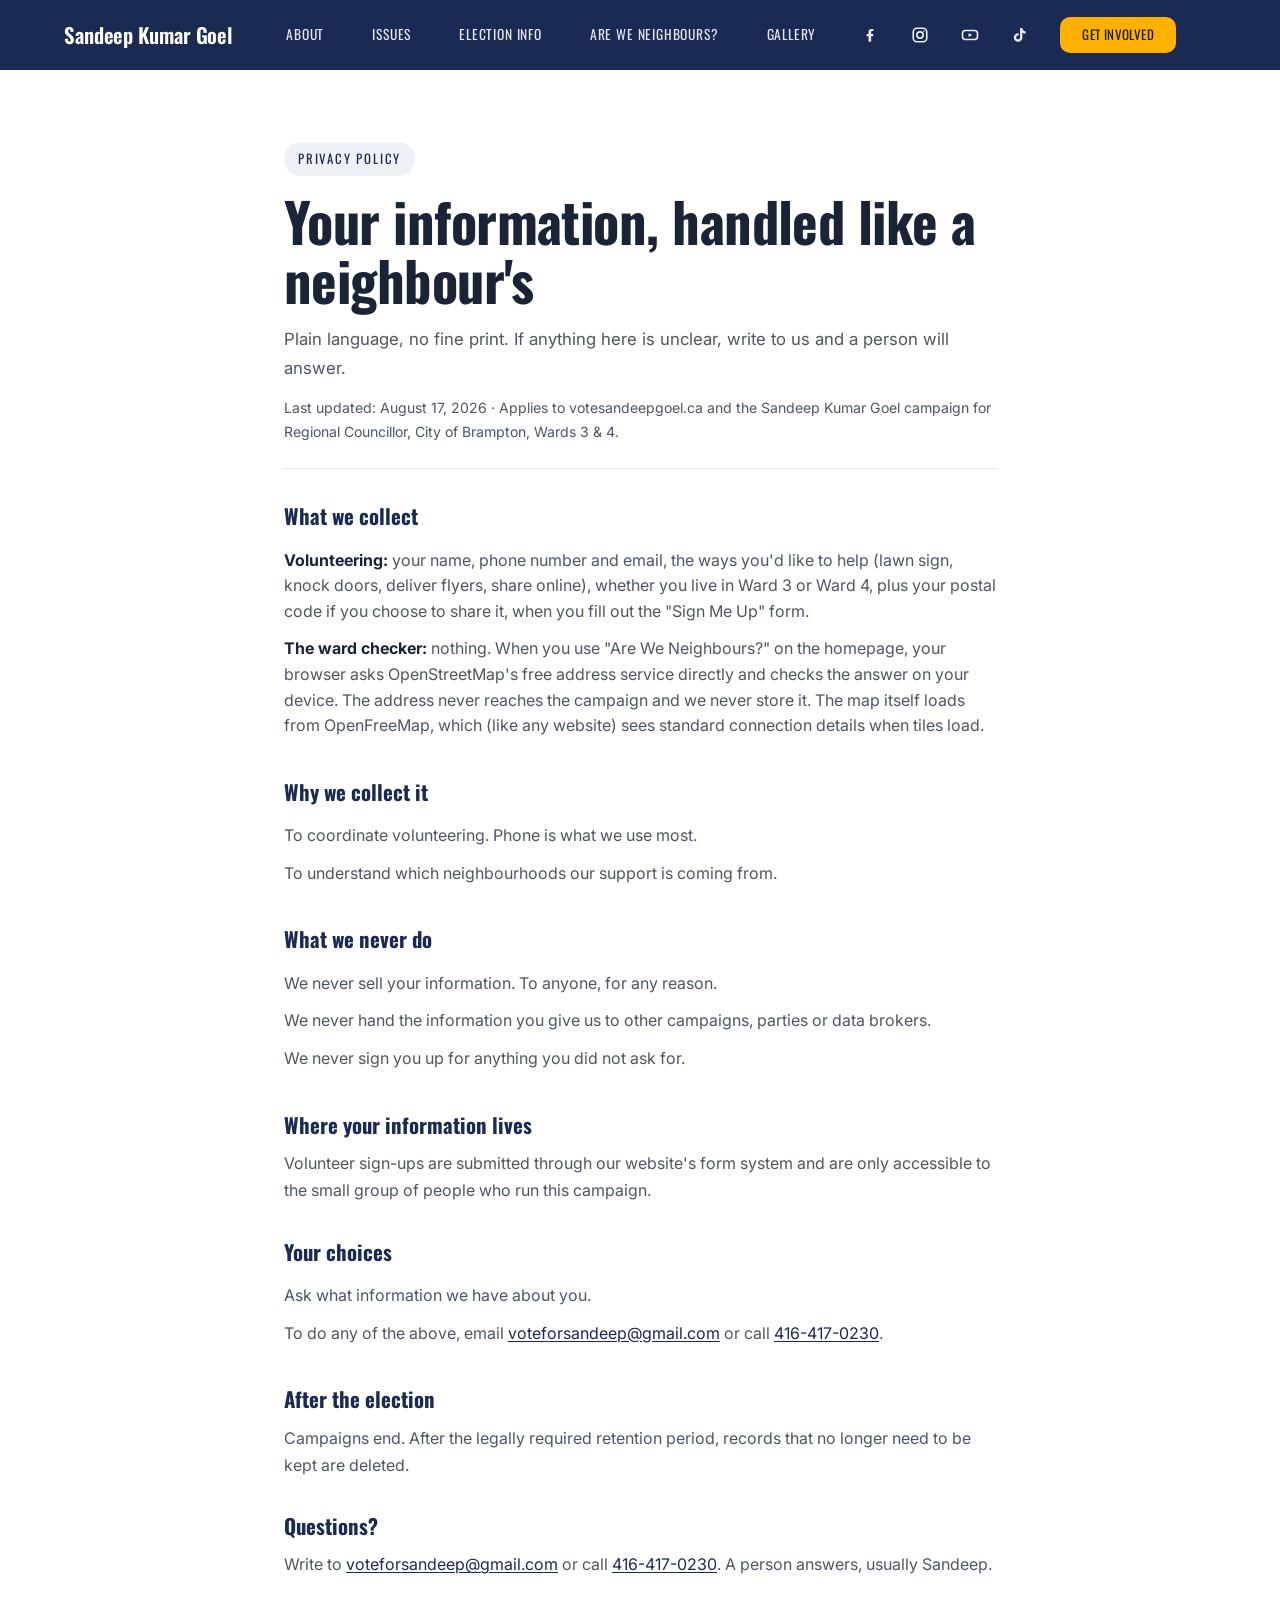
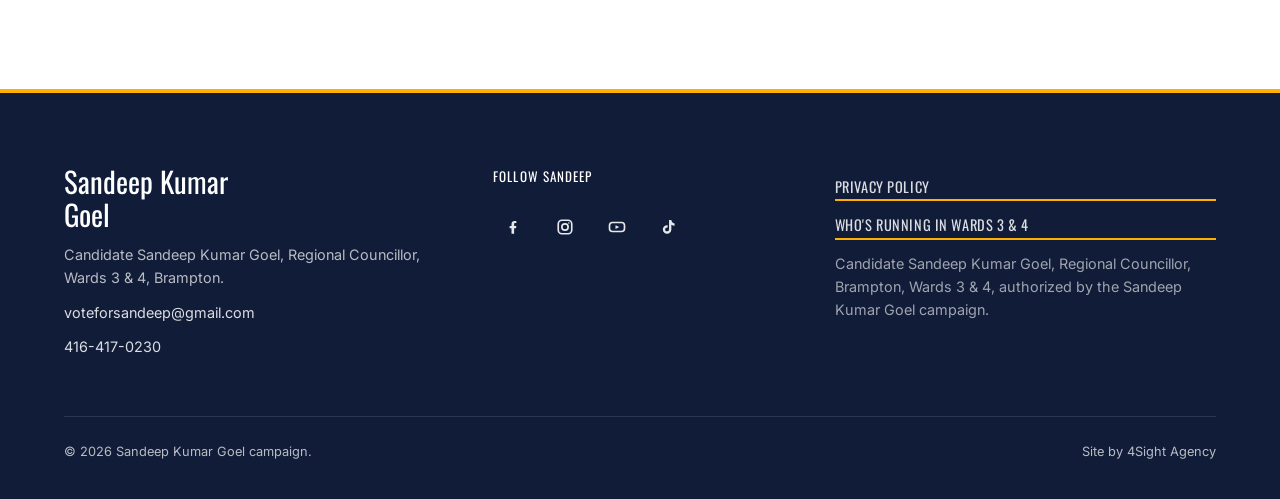
==== commit ed759d6f: "Commitment section: dedupe headline, fix grammar, scoped size reduction - H2 no longer repeats "My C" ====
--- a/privacy/index.html
+++ b/privacy/index.html
@@ -32,7 +32,7 @@
       <a href="/#ward-map-section">Are We Neighbours?</a>
       <a href="/#gallery">Gallery</a>
       <div class="header-social" aria-label="Social media">
-        <span class="social-icon is-live"><a href="https://www.facebook.com/GOELTRAVEL" target="_blank" rel="noopener noreferrer" aria-label="Facebook"><svg viewBox="0 0 24 24" width="16" height="16" fill="currentColor" stroke="none"><path d="M13.5 21v-7.5H16l.5-3H13.5V8.2c0-.9.3-1.5 1.6-1.5H16.5V4.2C16.2 4.2 15.2 4 14 4c-2.4 0-4 1.5-4 4.1V10.5H7.5v3H10V21h3.5z"></path></svg></a></span>
+        <span class="social-icon is-live"><a href="https://www.facebook.com/p/Vote-Sandeep-Goel-61592562452549/" target="_blank" rel="noopener noreferrer" aria-label="Facebook"><svg viewBox="0 0 24 24" width="16" height="16" fill="currentColor" stroke="none"><path d="M13.5 21v-7.5H16l.5-3H13.5V8.2c0-.9.3-1.5 1.6-1.5H16.5V4.2C16.2 4.2 15.2 4 14 4c-2.4 0-4 1.5-4 4.1V10.5H7.5v3H10V21h3.5z"></path></svg></a></span>
         <span class="social-icon is-live"><a href="https://www.instagram.com/sandeepgoelbrampton/" target="_blank" rel="noopener noreferrer" aria-label="Instagram"><svg viewBox="0 0 24 24" width="16" height="16" fill="none" stroke="currentColor" stroke-width="2.2"><rect x="3" y="3" width="18" height="18" rx="5"></rect><circle cx="12" cy="12" r="4.2"></circle><circle cx="17.2" cy="6.8" r="1" fill="currentColor" stroke="none"></circle></svg></a></span>
         <span class="social-icon is-live"><a href="https://youtube.com/shorts/nqTzQxbA7LM" target="_blank" rel="noopener noreferrer" aria-label="YouTube"><svg viewBox="0 0 24 24" width="16" height="16" fill="none" stroke="currentColor" stroke-width="2.2"><rect x="2" y="6" width="20" height="12" rx="4"></rect><path d="M10 9.5l5 2.5-5 2.5v-5z" fill="currentColor" stroke="none"></path></svg></a></span>
         <span class="social-icon is-live"><a href="https://www.tiktok.com/@sandeepbramp1" target="_blank" rel="noopener noreferrer" aria-label="TikTok"><svg viewBox="0 0 24 24" width="16" height="16" fill="currentColor" stroke="none"><path d="M16.6 5.82c-.9-.78-1.46-1.92-1.46-3.2h-3.09v12.68a2.59 2.59 0 0 1-2.59 2.5c-1.42 0-2.6-1.16-2.6-2.6 0-1.72 1.66-3.01 3.37-2.48V9.66c-3.45-.46-6.47 2.22-6.47 5.64 0 3.33 2.76 5.7 5.69 5.7 3.14 0 5.69-2.55 5.69-5.7V9.01a7.35 7.35 0 0 0 4.3 1.38V7.3s-1.88.09-3.24-1.48z"></path></svg></a></span>
@@ -56,7 +56,7 @@
   <a href="/#gallery">Gallery</a>
   <a href="/#involved" class="btn btn-primary nav-cta">Get Involved</a>
   <div class="header-social" aria-label="Social media">
-    <span class="social-icon is-live"><a href="https://www.facebook.com/GOELTRAVEL" target="_blank" rel="noopener noreferrer" aria-label="Facebook"><svg viewBox="0 0 24 24" width="16" height="16" fill="currentColor" stroke="none"><path d="M13.5 21v-7.5H16l.5-3H13.5V8.2c0-.9.3-1.5 1.6-1.5H16.5V4.2C16.2 4.2 15.2 4 14 4c-2.4 0-4 1.5-4 4.1V10.5H7.5v3H10V21h3.5z"></path></svg></a></span>
+    <span class="social-icon is-live"><a href="https://www.facebook.com/p/Vote-Sandeep-Goel-61592562452549/" target="_blank" rel="noopener noreferrer" aria-label="Facebook"><svg viewBox="0 0 24 24" width="16" height="16" fill="currentColor" stroke="none"><path d="M13.5 21v-7.5H16l.5-3H13.5V8.2c0-.9.3-1.5 1.6-1.5H16.5V4.2C16.2 4.2 15.2 4 14 4c-2.4 0-4 1.5-4 4.1V10.5H7.5v3H10V21h3.5z"></path></svg></a></span>
     <span class="social-icon is-live"><a href="https://www.instagram.com/sandeepgoelbrampton/" target="_blank" rel="noopener noreferrer" aria-label="Instagram"><svg viewBox="0 0 24 24" width="16" height="16" fill="none" stroke="currentColor" stroke-width="2.2"><rect x="3" y="3" width="18" height="18" rx="5"></rect><circle cx="12" cy="12" r="4.2"></circle><circle cx="17.2" cy="6.8" r="1" fill="currentColor" stroke="none"></circle></svg></a></span>
     <span class="social-icon is-live"><a href="https://youtube.com/shorts/nqTzQxbA7LM" target="_blank" rel="noopener noreferrer" aria-label="YouTube"><svg viewBox="0 0 24 24" width="16" height="16" fill="none" stroke="currentColor" stroke-width="2.2"><rect x="2" y="6" width="20" height="12" rx="4"></rect><path d="M10 9.5l5 2.5-5 2.5v-5z" fill="currentColor" stroke="none"></path></svg></a></span>
     <span class="social-icon is-live"><a href="https://www.tiktok.com/@sandeepbramp1" target="_blank" rel="noopener noreferrer" aria-label="TikTok"><svg viewBox="0 0 24 24" width="16" height="16" fill="currentColor" stroke="none"><path d="M16.6 5.82c-.9-.78-1.46-1.92-1.46-3.2h-3.09v12.68a2.59 2.59 0 0 1-2.59 2.5c-1.42 0-2.6-1.16-2.6-2.6 0-1.72 1.66-3.01 3.37-2.48V9.66c-3.45-.46-6.47 2.22-6.47 5.64 0 3.33 2.76 5.7 5.69 5.7 3.14 0 5.69-2.55 5.69-5.7V9.01a7.35 7.35 0 0 0 4.3 1.38V7.3s-1.88.09-3.24-1.48z"></path></svg></a></span>
@@ -97,7 +97,7 @@
 
       <h2>Your choices</h2>
       <ul>
-        <li>You can ask what we have about you, ask us to correct it, or ask us to delete it.</li>
+        <li>Ask what information we have about you.</li>
         <li>To do any of the above, email <a href="mailto:voteforsandeep@gmail.com">voteforsandeep@gmail.com</a> or call <a href="tel:4164170230">416-417-0230</a>.</li>
       </ul>
 
@@ -125,7 +125,7 @@
       <div class="footer-col footer-col-center">
         <span class="footer-col-label">Follow Sandeep</span>
         <div class="footer-social-row">
-          <span class="social-icon is-live"><a href="https://www.facebook.com/GOELTRAVEL" target="_blank" rel="noopener noreferrer" aria-label="Facebook"><svg viewBox="0 0 24 24" width="18" height="18" fill="currentColor" stroke="none"><path d="M13.5 21v-7.5H16l.5-3H13.5V8.2c0-.9.3-1.5 1.6-1.5H16.5V4.2C16.2 4.2 15.2 4 14 4c-2.4 0-4 1.5-4 4.1V10.5H7.5v3H10V21h3.5z"></path></svg></a></span>
+          <span class="social-icon is-live"><a href="https://www.facebook.com/p/Vote-Sandeep-Goel-61592562452549/" target="_blank" rel="noopener noreferrer" aria-label="Facebook"><svg viewBox="0 0 24 24" width="18" height="18" fill="currentColor" stroke="none"><path d="M13.5 21v-7.5H16l.5-3H13.5V8.2c0-.9.3-1.5 1.6-1.5H16.5V4.2C16.2 4.2 15.2 4 14 4c-2.4 0-4 1.5-4 4.1V10.5H7.5v3H10V21h3.5z"></path></svg></a></span>
           <span class="social-icon is-live"><a href="https://www.instagram.com/sandeepgoelbrampton/" target="_blank" rel="noopener noreferrer" aria-label="Instagram"><svg viewBox="0 0 24 24" width="18" height="18" fill="none" stroke="currentColor" stroke-width="2.2"><rect x="3" y="3" width="18" height="18" rx="5"></rect><circle cx="12" cy="12" r="4.2"></circle><circle cx="17.2" cy="6.8" r="1" fill="currentColor" stroke="none"></circle></svg></a></span>
           <span class="social-icon is-live"><a href="https://youtube.com/shorts/nqTzQxbA7LM" target="_blank" rel="noopener noreferrer" aria-label="YouTube"><svg viewBox="0 0 24 24" width="18" height="18" fill="none" stroke="currentColor" stroke-width="2.2"><rect x="2" y="6" width="20" height="12" rx="4"></rect><path d="M10 9.5l5 2.5-5 2.5v-5z" fill="currentColor" stroke="none"></path></svg></a></span>
           <span class="social-icon is-live"><a href="https://www.tiktok.com/@sandeepbramp1" target="_blank" rel="noopener noreferrer" aria-label="TikTok"><svg viewBox="0 0 24 24" width="18" height="18" fill="currentColor" stroke="none"><path d="M16.6 5.82c-.9-.78-1.46-1.92-1.46-3.2h-3.09v12.68a2.59 2.59 0 0 1-2.59 2.5c-1.42 0-2.6-1.16-2.6-2.6 0-1.72 1.66-3.01 3.37-2.48V9.66c-3.45-.46-6.47 2.22-6.47 5.64 0 3.33 2.76 5.7 5.69 5.7 3.14 0 5.69-2.55 5.69-5.7V9.01a7.35 7.35 0 0 0 4.3 1.38V7.3s-1.88.09-3.24-1.48z"></path></svg></a></span>
@@ -134,6 +134,7 @@
 
       <div class="footer-col footer-col-legal">
         <a href="/privacy/" class="footer-privacy">Privacy Policy</a>
+        <a href="/wards-3-4-candidates/" class="footer-privacy">Who's Running in Wards 3 &amp; 4</a>
         <p>Candidate Sandeep Kumar Goel, Regional Councillor, Brampton, Wards 3 &amp; 4, authorized by the Sandeep Kumar Goel campaign.</p>
       </div>
     </div>
--- a/css/style.css
+++ b/css/style.css
@@ -53,7 +53,7 @@
 }
 img { max-width: 100%; display: block; }
 a { color: inherit; text-decoration: none; }
-ul { margin: 0; padding: 0; list-style: none; }
+ul, ol { margin: 0; padding: 0; list-style: none; }
 button { font: inherit; cursor: pointer; }
 h1, h2, h3, h4 {
   font-family: var(--font-display);
@@ -99,6 +99,8 @@
 .btn-navy:hover { background: var(--navy-deep); }
 .btn-gold { background: var(--gold); color: var(--navy-deep); }
 .btn-gold:hover { background: var(--gold-deep); box-shadow: var(--shadow-gold); }
+.btn-outline-gold { background: transparent; color: var(--gold); border-color: var(--gold); }
+.btn-outline-gold:hover { background: var(--gold); color: var(--navy-deep); box-shadow: var(--shadow-gold); }
 .btn-block { width: 100%; justify-content: center; }
 
 /* ---------- Eyebrow / section headers ---------- */
@@ -440,7 +442,9 @@
 .placeholder-media span { font-size: 0.9rem; letter-spacing: 0.06em; text-transform: uppercase; }
 
 /* ---------- Commitment strip ---------- */
-.commitment-section { padding: var(--space-5) 0; background: var(--navy); color: var(--white); }
+.commitment-section { padding: var(--space-4) 0; background: var(--navy); color: var(--white); }
+.commitment-section .section-head { margin-bottom: 40px; }
+.commitment-section h2 { font-size: clamp(1.9rem, 4.5vw, 3.4rem); }
 .commitment-grid {
   display: grid;
   grid-template-columns: repeat(5, 1fr);
@@ -448,37 +452,19 @@
 }
 .commitment-item { text-align: center; }
 .commitment-icon {
-  width: 62px; height: 62px;
+  width: 52px; height: 52px;
   border-radius: 50%;
   background: rgba(255,255,255,0.08);
   border: 1px solid rgba(255,255,255,0.18);
   display: flex; align-items: center; justify-content: center;
-  margin: 0 auto 16px;
+  margin: 0 auto 12px;
   color: var(--gold);
 }
-.commitment-icon svg { width: 26px; height: 26px; }
+.commitment-icon svg { width: 22px; height: 22px; }
 .commitment-item p { font-size: 0.95rem; color: rgba(255,255,255,0.85); }
 
 /* ---------- Priorities (lead + support) ---------- */
 .issues-section { padding: var(--space-6) 0; background: var(--surface); }
-
-.issue-icon {
-  width: 48px; height: 48px; border-radius: 12px;
-  display: flex; align-items: center; justify-content: center;
-  margin-bottom: 18px; flex-shrink: 0;
-}
-.issue-icon.tone-gold { background: var(--navy); color: var(--gold); }
-.issue-icon.tone-navy { background: rgba(27,42,82,0.08); color: var(--navy); }
-.issue-icon svg { width: 24px; height: 24px; }
-
-.priority-num {
-  display: block;
-  font-family: var(--font-display);
-  font-size: 0.85rem;
-  letter-spacing: 0.1em;
-  color: var(--navy);
-  margin-bottom: 14px;
-}
 
 .priorities-row {
   display: grid;
@@ -543,6 +529,8 @@
 .priorities-compact {
   display: flex;
   flex-direction: column;
+  padding-top: 40px; /* matches .priority-featured's 40px top padding, line 497,
+                         so "02" lines up with "01"'s label instead of sitting above it */
 }
 .priority-compact-item {
   display: flex;
@@ -569,20 +557,15 @@
   margin: 0 auto;
   display: flex;
   flex-direction: column;
-  gap: 4px;
 }
 .support-item {
   display: flex;
   align-items: flex-start;
   gap: 20px;
-  padding: 24px 8px;
-  border-top: 1px solid var(--line);
+  padding: 24px 0;
+  border-top: 2px solid var(--navy);
 }
 .support-item:first-child { border-top: none; padding-top: 0; }
-.support-item .priority-num { color: var(--navy); margin-bottom: 0; padding-top: 4px; }
-.support-item .issue-icon { margin-bottom: 0; }
-.support-item h4 { font-size: 1.02rem; text-transform: none; letter-spacing: 0; margin-bottom: 6px; color: var(--navy); }
-.support-item p { color: var(--ink-soft); font-size: 0.93rem; }
 
 .priorities-cta-banner {
   display: flex;
@@ -615,6 +598,8 @@
 /* ---------- Election info ---------- */
 .election-section { padding: 0; }
 .election-band { background: var(--navy-deep); color: var(--white); padding: var(--space-5) 0; }
+.election-cta { margin-top: 32px; }
+.election-cta .btn { padding: 15px 32px; font-size: 1rem; font-weight: 600; }
 .election-grid {
   display: grid;
   grid-template-columns: repeat(3, 1fr);
@@ -1025,14 +1010,19 @@
 
 /* ---------- Mobile menu ---------- */
 .mobile-menu {
-  position: fixed; inset: 0; top: var(--nav-h); z-index: 90;
+  position: fixed; top: var(--nav-h); left: 0; right: 0; z-index: 90;
+  height: calc(100vh - var(--nav-h));
+  height: calc(100dvh - var(--nav-h));
   background: var(--navy-deep);
   display: flex; flex-direction: column; align-items: center; justify-content: center; gap: 26px;
+  overflow-y: auto;
   transform: translateY(-12px); opacity: 0; pointer-events: none;
   transition: opacity 0.25s ease, transform 0.25s ease;
 }
 .mobile-menu.is-open { opacity: 1; transform: translateY(0); pointer-events: auto; }
 .mobile-menu a { font-family: var(--font-display); font-size: 1.4rem; text-transform: uppercase; color: var(--white); letter-spacing: 0.04em; }
+.mobile-menu .btn-primary { color: var(--navy-deep); }
+.mobile-menu .btn-outline-gold { color: var(--gold); }
 
 /* ============================================================
    Responsive
@@ -1041,6 +1031,7 @@
   .bio-grid { grid-template-columns: 1fr; gap: var(--space-3); }
   .commitment-grid { grid-template-columns: repeat(3, 1fr); }
   .priorities-row { grid-template-columns: 1fr; }
+  .priorities-compact { padding-top: 0; }
   .priority-featured-watermark { font-size: 10rem; }
   .election-grid { grid-template-columns: 1fr; }
   .map-layout { grid-template-columns: 1fr; }
@@ -1070,7 +1061,6 @@
     padding: 7px 14px;
     letter-spacing: 0.1em;
   }
-  .support-item { flex-direction: column; gap: 12px; }
   .countdown-timer { gap: 12px; }
   .countdown-timer .unit { min-width: 44px; }
   .countdown-timer .num { font-size: 1.3rem; }
